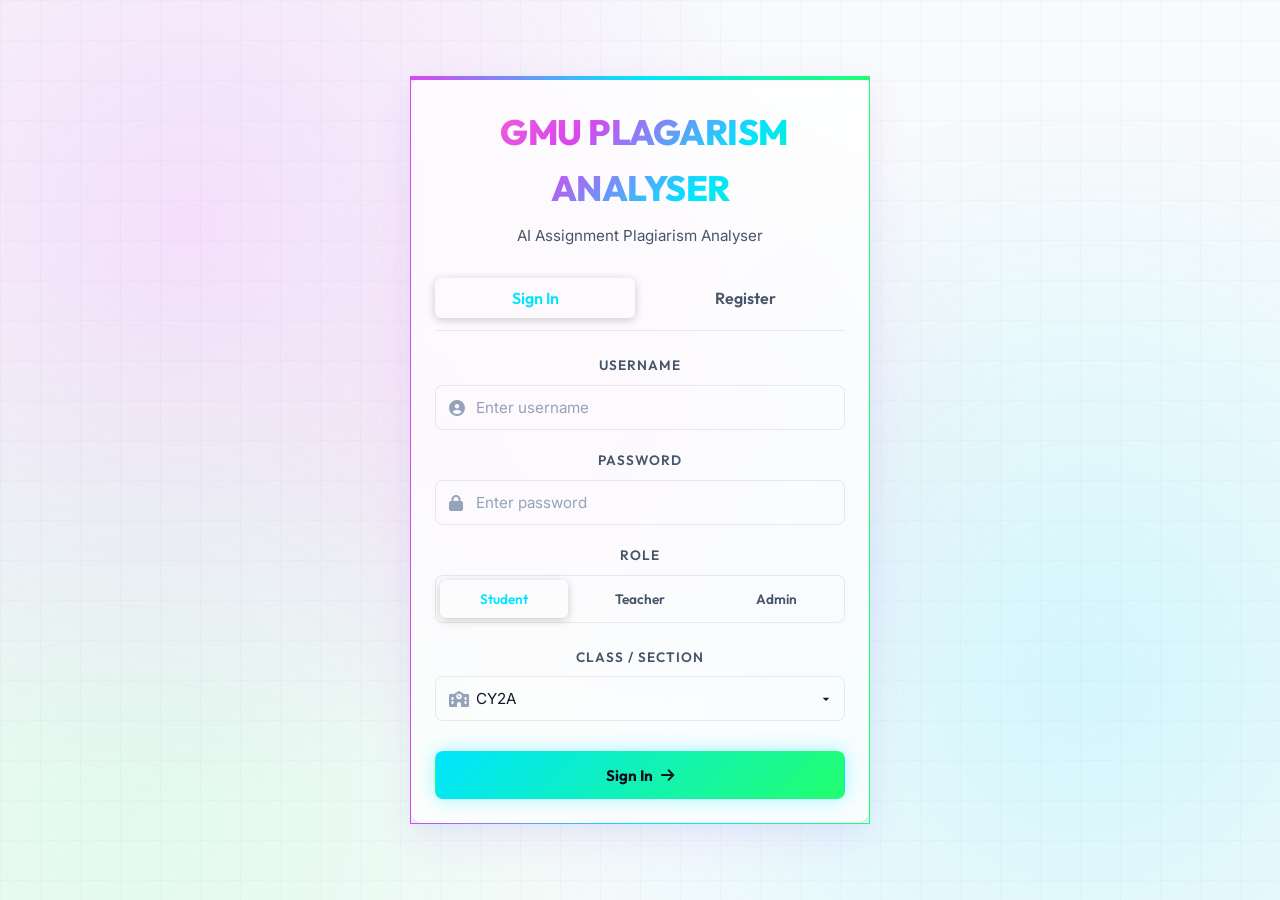
==== static/index.html @ 9be54807 "Initial commit" ====
<!DOCTYPE html>
<html lang="en">
<head>
  <meta charset="UTF-8">
  <meta name="viewport" content="width=device-width, initial-scale=1.0">
  <title>Login - AI Assignment Plagiarism Analyser</title>
  <!-- Google Fonts & FontAwesome -->
  <link rel="stylesheet" href="https://cdnjs.cloudflare.com/ajax/libs/font-awesome/6.4.0/css/all.min.css">
  <link rel="stylesheet" href="/static/css/styles.css">
</head>
<body>
  <div class="bg-grid"></div>
  
  <div class="portal-container">
    <div class="glass-card portal-card">
      <div class="portal-logo"><i class="fa-solid fa-brain-circuit" style="color: var(--accent-cyan); margin-right: 8px;"></i>GMU PLAGARISM ANALYSER</div>
      <div class="portal-subtitle">AI Assignment Plagiarism Analyser</div>
      
      <!-- Login / Register Tabs -->
      <div style="display: flex; gap: 10px; margin-bottom: 24px; border-bottom: 1px solid var(--border-glass); padding-bottom: 12px;">
        <button id="tab-login" class="role-tab active" style="flex: 1; background: none; border: none; font-size: 1rem;" onclick="switchAuthTab('login')">Sign In</button>
        <button id="tab-register" class="role-tab" style="flex: 1; background: none; border: none; font-size: 1rem;" onclick="switchAuthTab('register')">Register</button>
      </div>

      <div id="auth-alert" class="auth-alert"></div>

      <!-- Auth Form -->
      <form id="auth-form" onsubmit="handleAuthSubmit(event)">
        <!-- Full Name (Only for Register) -->
        <div class="form-group" id="group-fullname" style="display: none;">
          <label for="reg-fullname">Full Name</label>
          <div style="position: relative;">
            <i class="fa-solid fa-user" style="position: absolute; left: 14px; top: 15px; color: var(--text-muted);"></i>
            <input type="text" id="reg-fullname" class="form-control" placeholder="Enter full name" style="padding-left: 40px;">
          </div>
        </div>

        <div class="form-group">
          <label for="auth-username">Username</label>
          <div style="position: relative;">
            <i class="fa-solid fa-circle-user" style="position: absolute; left: 14px; top: 15px; color: var(--text-muted);"></i>
            <input type="text" id="auth-username" class="form-control" required placeholder="Enter username" style="padding-left: 40px;">
          </div>
        </div>

        <div class="form-group">
          <label for="auth-password">Password</label>
          <div style="position: relative;">
            <i class="fa-solid fa-lock" style="position: absolute; left: 14px; top: 15px; color: var(--text-muted);"></i>
            <input type="password" id="auth-password" class="form-control" required placeholder="Enter password" style="padding-left: 40px;">
          </div>
        </div>

        <!-- Role Select (Hidden for admin login, togglable for students/teachers) -->
        <div class="form-group" id="group-role">
          <label>Role</label>
          <div class="role-selector">
            <button type="button" id="role-student" class="role-tab active" onclick="selectRole('student')">Student</button>
            <button type="button" id="role-teacher" class="role-tab" onclick="selectRole('teacher')">Teacher</button>
            <button type="button" id="role-admin" class="role-tab" onclick="selectRole('admin')">Admin</button>
          </div>
        </div>

        <!-- Class/Section (For Students Only) -->
        <div class="form-group section-login-group active" id="group-section">
          <label for="auth-section">Class / Section</label>
          <div style="position: relative;">
            <i class="fa-solid fa-school" style="position: absolute; left: 14px; top: 15px; color: var(--text-muted);"></i>
            <select id="auth-section" class="form-control" style="padding-left: 40px;">
              <option value="CY2A">CY2A</option>
              <option value="CY2B">CY2B</option>
              <option value="IY2A">IY2A</option>
              <option value="IY2B">IY2B</option>
            </select>
          </div>
        </div>

        <button type="submit" id="btn-submit" class="btn btn-cyan" style="width: 100%; margin-top: 10px; height: 48px;">
          <span id="btn-submit-text">Sign In</span>
          <i class="fa-solid fa-arrow-right"></i>
        </button>
      </form>
    </div>
  </div>

  <script src="/static/js/app.js"></script>
  <script>
    let currentMode = "login"; // "login" or "register"
    let selectedRole = "student"; // "student", "teacher", "admin"

    // Check if user is already logged in, redirect if so
    window.onload = function() {
        const userStr = localStorage.getItem("currentUser");
        if (userStr) {
            const user = JSON.parse(userStr);
            redirectToDashboard(user.role);
        }
    }

    function switchAuthTab(mode) {
        currentMode = mode;
        const loginTab = document.getElementById("tab-login");
        const registerTab = document.getElementById("tab-register");
        const fullNameGroup = document.getElementById("group-fullname");
        const roleGroup = document.getElementById("group-role");
        const submitText = document.getElementById("btn-submit-text");
        
        // Reset inputs
        document.getElementById("auth-username").value = "";
        document.getElementById("auth-password").value = "";
        document.getElementById("reg-fullname").value = "";
        
        if (mode === "login") {
            loginTab.classList.add("active");
            registerTab.classList.remove("active");
            fullNameGroup.style.display = "none";
            roleGroup.style.display = "block";
            submitText.textContent = "Sign In";
            // Admin role allowed for login
            document.getElementById("role-admin").style.display = "block";
        } else {
            loginTab.classList.remove("active");
            registerTab.classList.add("active");
            fullNameGroup.style.display = "block";
            submitText.textContent = "Register Account";
            
            // Cannot register as admin
            if (selectedRole === "admin") {
                selectRole("student");
            }
            document.getElementById("role-admin").style.display = "none";
            roleGroup.style.display = "block";
        }
        
        const alertBox = document.getElementById("auth-alert");
        alertBox.style.display = "none";
    }

    function selectRole(role) {
        selectedRole = role;
        
        // Update active class on role buttons
        document.getElementById("role-student").classList.remove("active");
        document.getElementById("role-teacher").classList.remove("active");
        document.getElementById("role-admin").classList.remove("active");
        
        document.getElementById(`role-${role}`).classList.add("active");
        
        const sectionGroup = document.getElementById("group-section");
        if (role === "student") {
            sectionGroup.classList.add("active");
        } else {
            sectionGroup.classList.remove("active");
        }
    }

    async function handleAuthSubmit(event) {
        event.preventDefault();
        
        const username = document.getElementById("auth-username").value.trim();
        const password = document.getElementById("auth-password").value;
        const alertBox = document.getElementById("auth-alert");
        
        alertBox.style.display = "none";
        
        try {
            if (currentMode === "login") {
                // Perform Login API Call
                const formData = new FormData();
                formData.append("username", username);
                formData.append("password", password);
                
                const response = await fetch("/api/auth/login", {
                    method: "POST",
                    body: formData
                });
                
                if (!response.ok) {
                    const err = await response.json();
                    throw new Error(err.detail || "Authentication failed");
                }
                
                const result = await response.json();
                
                // Store currentUser details in localStorage
                localStorage.setItem("currentUser", JSON.stringify({
                    user_id: result.user_id,
                    username: result.username,
                    role: result.role,
                    section: result.section,
                    full_name: result.full_name
                }));
                
                // Redirect based on role
                redirectToDashboard(result.role);
                
            } else {
                // Perform Register API Call
                const fullName = document.getElementById("reg-fullname").value.trim();
                const section = document.getElementById("auth-section").value;
                
                if (!fullName) {
                    throw new Error("Full name is required");
                }
                
                const formData = new FormData();
                formData.append("username", username);
                formData.append("password", password);
                formData.append("full_name", fullName);
                formData.append("role", selectedRole);
                
                if (selectedRole === "student") {
                    formData.append("section", section);
                }
                
                const response = await fetch("/api/auth/register", {
                    method: "POST",
                    body: formData
                });
                
                if (!response.ok) {
                    const err = await response.json();
                    throw new Error(err.detail || "Registration failed");
                }
                
                alertBox.className = "auth-alert auth-alert-success";
                alertBox.textContent = "Registration successful! You can now log in.";
                alertBox.style.display = "block";
                
                // Switch back to login page
                setTimeout(() => {
                    switchAuthTab("login");
                }, 1500);
            }
        } catch (error) {
            alertBox.className = "auth-alert auth-alert-error";
            alertBox.textContent = error.message;
            alertBox.style.display = "block";
        }
    }
  </script>
</body>
</html>
---- static/css/styles.css ----
@import url('https://fonts.googleapis.com/css2?family=Inter:wght@300;400;500;600;700&family=Outfit:wght@400;500;600;700;800&display=swap');

:root {
  --bg-primary: #f8fafc;
  --bg-secondary: #ffffff;
  --bg-glass: rgba(255, 255, 255, 0.75);
  --bg-glass-hover: rgba(255, 255, 255, 0.95);
  --border-glass: rgba(0, 0, 0, 0.08);
  --border-glass-light: rgba(0, 0, 0, 0.15);
  
  --accent-cyan: #00e5ff;
  --accent-violet: #d946ef;
  --accent-blue: #3b82f6;
  --accent-green: #22ff6e;
  --accent-red: #ff3366;
  --accent-yellow: #ffe14d;
  --accent-orange: #ff8c21;
  --accent-pink: #ff6bcb;
  
  --text-primary: #0f172a;
  --text-secondary: #475569;
  --text-muted: #94a3b8;
  
  --shadow-glow-cyan: 0 0 20px rgba(0, 229, 255, 0.35);
  --shadow-glow-violet: 0 0 20px rgba(217, 70, 239, 0.35);
  --shadow-glow-green: 0 0 20px rgba(34, 255, 110, 0.35);
  --shadow-glow-red: 0 0 20px rgba(255, 51, 102, 0.35);
  --shadow-glow-orange: 0 0 20px rgba(255, 140, 33, 0.35);
  --shadow-glow-pink: 0 0 20px rgba(255, 107, 203, 0.35);
  
  --gradient-primary: linear-gradient(135deg, #d946ef, #3b82f6, #00e5ff);
  --gradient-warm: linear-gradient(135deg, #ff3366, #ff8c21, #ffe14d);
  --gradient-cool: linear-gradient(135deg, #00e5ff, #3b82f6, #d946ef);
  
  --transition-smooth: all 0.3s cubic-bezier(0.4, 0, 0.2, 1);
  --font-family-title: 'Outfit', sans-serif;
  --font-family-body: 'Inter', sans-serif;
  
  --sidebar-width: 260px;
}

/* Base Styles */
* {
  box-sizing: border-box;
  margin: 0;
  padding: 0;
}

body {
  background-color: var(--bg-primary);
  color: var(--text-primary);
  font-family: var(--font-family-body);
  min-height: 100vh;
  overflow-x: hidden;
  line-height: 1.6;
}

/* Custom Scrollbar */
::-webkit-scrollbar {
  width: 8px;
  height: 8px;
}
::-webkit-scrollbar-track {
  background: var(--bg-primary);
}
::-webkit-scrollbar-thumb {
  background: var(--border-glass-light);
  border-radius: 4px;
}
::-webkit-scrollbar-thumb:hover {
  background: var(--accent-cyan);
}

/* Dynamic background grid effect */
.bg-grid {
  position: fixed;
  top: 0;
  left: 0;
  width: 100%;
  height: 100%;
  z-index: -2;
  background: linear-gradient(135deg, #f8fafc 0%, #f1f5f9 50%, #e2e8f0 100%);
  background-image: 
    radial-gradient(circle at 15% 25%, rgba(217, 70, 239, 0.15) 0%, transparent 45%),
    radial-gradient(circle at 85% 75%, rgba(0, 229, 255, 0.15) 0%, transparent 45%),
    radial-gradient(circle at 50% 50%, rgba(255, 107, 203, 0.1) 0%, transparent 50%),
    radial-gradient(circle at 10% 90%, rgba(34, 255, 110, 0.1) 0%, transparent 40%),
    linear-gradient(rgba(0, 0, 0, 0.02) 1px, transparent 1px),
    linear-gradient(90deg, rgba(0, 0, 0, 0.02) 1px, transparent 1px);
  background-size: 100% 100%, 100% 100%, 100% 100%, 100% 100%, 40px 40px, 40px 40px;
}

/* Glassmorphism Cards */
.glass-card {
  background: var(--bg-glass);
  backdrop-filter: blur(16px);
  -webkit-backdrop-filter: blur(16px);
  border: 1px solid var(--border-glass);
  border-radius: 16px;
  padding: 24px;
  box-shadow: 0 4px 24px 0 rgba(0, 0, 0, 0.06);
  transition: var(--transition-smooth);
}
.glass-card{
  background: var(--bg-glass);
  width:100%;
  max-width:100%;
  overflow:hidden;
}
.glass-card:hover {
  border-color: var(--accent-cyan);
  transform: translateY(-2px);
  box-shadow: 0 8px 32px rgba(0, 0, 0, 0.1);
}

/* Buttons */
.btn {
  display: inline-flex;
  align-items: center;
  justify-content: center;
  gap: 8px;
  font-family: var(--font-family-title);
  font-weight: 600;
  padding: 10px 20px;
  border-radius: 8px;
  border: 1px solid transparent;
  cursor: pointer;
  transition: var(--transition-smooth);
  text-decoration: none;
  font-size: 0.95rem;
}

.btn-primary {
  background: linear-gradient(135deg, #d946ef, #3b82f6);
  color: #fff;
  box-shadow: var(--shadow-glow-violet);
}
.btn-primary:hover {
  transform: translateY(-2px);
  box-shadow: 0 0 30px rgba(217, 70, 239, 0.5);
}

.btn-cyan {
  background: linear-gradient(135deg, #00e5ff, #22ff6e);
  color: #0a0e1a;
  font-weight: 700;
  box-shadow: var(--shadow-glow-cyan);
}
.btn-cyan:hover {
  transform: translateY(-2px);
  box-shadow: 0 0 30px rgba(0, 229, 255, 0.5);
}

.btn-secondary {
  background: transparent;
  border-color: var(--border-glass-light);
  color: var(--text-primary);
}
.btn-secondary:hover {
  background: rgba(255, 255, 255, 0.05);
  border-color: var(--text-primary);
}

.btn-danger {
  background: rgba(255, 51, 102, 0.15);
  border-color: rgba(255, 51, 102, 0.3);
  color: #ff3366;
}
.btn-danger:hover {
  background: rgba(255, 51, 102, 0.35);
  color: #fff;
  box-shadow: var(--shadow-glow-red);
}

.btn-icon {
  padding: 8px;
  border-radius: 6px;
  font-size: 1rem;
}

/* Typography & Layout elements */
h1, h2, h3, h4, h5, h6 {
  font-family: var(--font-family-title);
  font-weight: 600;
  color: var(--text-primary);
}

a {
  color: var(--accent-cyan);
  text-decoration: none;
  transition: var(--transition-smooth);
}
a:hover {
  color: var(--text-primary);
  text-shadow: 0 0 8px rgba(0, 229, 255, 0.4);
}

/* Form inputs */
.form-group {
  margin-bottom: 20px;
}
.form-group label {
  display: block;
  font-family: var(--font-family-title);
  font-size: 0.85rem;
  font-weight: 600;
  text-transform: uppercase;
  letter-spacing: 1px;
  color: var(--text-secondary);
  margin-bottom: 8px;
}
.form-control {
  width: 100%;
  background: rgba(255, 255, 255, 0.04);
  border: 1px solid var(--border-glass);
  border-radius: 8px;
  padding: 12px 16px;
  color: var(--text-primary);
  font-family: var(--font-family-body);
  font-size: 0.95rem;
  transition: var(--transition-smooth);
}
.form-control:focus {
  outline: none;
  background: rgba(255, 255, 255, 0.08);
  border-color: var(--accent-cyan);
  box-shadow: var(--shadow-glow-cyan);
}
.form-control::placeholder {
  color: var(--text-muted);
}
select.form-control {
  appearance: none;
  background-image: url("data:image/svg+xml;utf8,<svg fill='%230f172a' height='24' viewBox='0 0 24 24' width='24' xmlns='http://www.w3.org/2000/svg'><path d='M7 10l5 5 5-5z'/><path d='M0 0h24v24H0z' fill='none'/></svg>");
  background-repeat: no-repeat;
  background-position: right 10px center;
  background-size: 16px;
  padding-right: 32px;
}

/* ==================== PORTAL LANDING STYLE ==================== */
.portal-container {
  display: flex;
  align-items: center;
  justify-content: center;
  min-height: 100vh;
  padding: 40px 20px;
}

.portal-card {
  width: 100%;
  max-width: 460px;
  text-align: center;
  border-top: 4px solid transparent;
  border-image: linear-gradient(90deg, #d946ef, #00e5ff, #22ff6e) 1;
  box-shadow: 0 15px 40px rgba(217, 70, 239, 0.1), 0 5px 20px rgba(0, 229, 255, 0.08);
}

.portal-logo {
  font-family: var(--font-family-title);
  font-size: 2.2rem;
  font-weight: 800;
  background: linear-gradient(135deg, #ff6bcb, #d946ef, #00e5ff, #22ff6e);
  -webkit-background-clip: text;
  background-clip: text;
  -webkit-text-fill-color: transparent;
  margin-bottom: 8px;
  letter-spacing: -0.5px;
}

.portal-subtitle {
  color: var(--text-secondary);
  font-size: 0.95rem;
  margin-bottom: 30px;
}

.role-selector {
  display: grid;
  grid-template-columns: repeat(3, 1fr);
  gap: 8px;
  background: rgba(255, 255, 255, 0.03);
  padding: 4px;
  border-radius: 8px;
  border: 1px solid var(--border-glass);
  margin-bottom: 24px;
}

.role-tab {
  padding: 10px;
  border-radius: 6px;
  background: transparent;
  border: none;
  color: var(--text-secondary);
  font-family: var(--font-family-title);
  font-weight: 600;
  font-size: 0.85rem;
  cursor: pointer;
  transition: var(--transition-smooth);
}
.role-tab.active {
  background: rgba(255, 255, 255, 0.08);
  color: var(--accent-cyan);
  box-shadow: 0 2px 10px rgba(0, 0, 0, 0.2);
}

/* ==================== DASHBOARD LAYOUT ==================== */
.dashboard-wrapper {
  display: block;
  min-height: 100vh;
}

/* Sidebar navigation */
.sidebar {
  width: var(--sidebar-width);
  background: var(--bg-secondary);
  border-right: 1px solid var(--border-glass);
  display: flex;
  flex-direction: column;
  position: fixed;
  height: 100vh;
  z-index: 100;
}

.sidebar-brand {
  padding: 24px;
  display: flex;
  align-items: center;
  gap: 12px;
  border-bottom: 1px solid var(--border-glass);
}
.sidebar-logo {
  font-family: var(--font-family-title);
  font-weight: 800;
  font-size: 1.25rem;
  background: linear-gradient(135deg, #ff6bcb, #00e5ff);
  -webkit-background-clip: text;
  background-clip: text;
  -webkit-text-fill-color: transparent;
}

.sidebar-menu {
  list-style: none;
  padding: 20px 12px;
  flex-grow: 1;
}

.sidebar-item {
  margin-bottom: 6px;
}

.sidebar-link {
  display: flex;
  align-items: center;
  gap: 12px;
  padding: 12px 16px;
  color: var(--text-secondary);
  border-radius: 8px;
  font-family: var(--font-family-title);
  font-weight: 500;
  transition: var(--transition-smooth);
}
.sidebar-link:hover, .sidebar-link.active {
  background: rgba(0, 0, 0, 0.04);
  color: var(--text-primary);
}
.sidebar-link.active {
  border-left: 3px solid var(--accent-cyan);
  border-radius: 0 8px 8px 0;
  color: var(--accent-cyan);
}

.sidebar-user {
  padding: 20px;
  border-top: 1px solid var(--border-glass);
  display: flex;
  flex-direction: column;
  gap: 12px;
}

.user-profile-info {
  display: flex;
  align-items: center;
  gap: 12px;
}

.user-avatar {
  width: 40px;
  height: 40px;
  border-radius: 50%;
  background: linear-gradient(135deg, var(--accent-cyan), var(--accent-violet));
  display: flex;
  align-items: center;
  justify-content: center;
  font-weight: 700;
  color: #000;
  font-size: 1.1rem;
}

.user-details {
  display: flex;
  flex-direction: column;
}
.user-name {
  font-size: 0.9rem;
  font-weight: 600;
  color: var(--text-primary);
  white-space: nowrap;
  overflow: hidden;
  text-overflow: ellipsis;
  max-width: 140px;
}
.user-role {
  font-size: 0.75rem;
  color: var(--text-secondary);
  text-transform: uppercase;
  letter-spacing: 0.5px;
}

/* Main Content Area */
.main-content {
  margin-left: var(--sidebar-width);
  width: calc(100% - var(--sidebar-width));
  padding: 40px;
  min-height: 100vh;
}

/* Header/TopBar */
.content-header {
  display: flex;
  justify-content: space-between;
  align-items: center;
  margin-bottom: 32px;
}
.content-header h1 {
  font-size: 1.8rem;
  font-weight: 700;
  letter-spacing: -0.5px;
}

/* Metrics Row */
.metrics-grid {
  display: grid;
  grid-template-columns: repeat(auto-fit, minmax(220px, 1fr));
  gap: 20px;
  margin-bottom: 32px;
}

.metric-card {
  display: flex;
  align-items: center;
  justify-content: space-between;
}
.metric-info h3 {
  font-size: 0.8rem;
  text-transform: uppercase;
  color: var(--text-secondary);
  letter-spacing: 1px;
  margin-bottom: 4px;
}
.metric-value {
  font-size: 1.8rem;
  font-weight: 800;
  font-family: var(--font-family-title);
}
.metric-icon {
  width: 48px;
  height: 48px;
  border-radius: 12px;
  display: flex;
  align-items: center;
  justify-content: center;
  font-size: 1.25rem;
}
.metric-cyan .metric-icon { background: rgba(0, 229, 255, 0.15); color: var(--accent-cyan); box-shadow: 0 0 12px rgba(0, 229, 255, 0.2); }
.metric-violet .metric-icon { background: rgba(217, 70, 239, 0.15); color: var(--accent-violet); box-shadow: 0 0 12px rgba(217, 70, 239, 0.2); }
.metric-green .metric-icon { background: rgba(34, 255, 110, 0.15); color: var(--accent-green); box-shadow: 0 0 12px rgba(34, 255, 110, 0.2); }
.metric-red .metric-icon { background: rgba(255, 51, 102, 0.15); color: var(--accent-red); box-shadow: 0 0 12px rgba(255, 51, 102, 0.2); }
.metric-orange .metric-icon { background: rgba(255, 140, 33, 0.15); color: var(--accent-orange); box-shadow: 0 0 12px rgba(255, 140, 33, 0.2); }

/* Tables styling */
.table-responsive {
  width: 100%;
  overflow-x: auto;
  border-radius: 12px;
  border: 1px solid var(--border-glass);
}
.custom-table {
  width: 100%;
  border-collapse: collapse;
  text-align: left;
  font-size: 0.9rem;
}
.custom-table th {
  background: rgba(0, 0, 0, 0.02);
  color: var(--text-secondary);
  font-family: var(--font-family-title);
  font-weight: 600;
  padding: 16px;
  border-bottom: 1px solid var(--border-glass);
}
.custom-table td {
  padding: 16px;
  border-bottom: 1px solid var(--border-glass);
  color: var(--text-primary);
  vertical-align: middle;
}
.custom-table tr:last-child td {
  border-bottom: none;
}
.custom-table tr:hover td {
  background: rgba(0, 0, 0, 0.01);
}

/* Badges */
.badge {
  display: inline-flex;
  align-items: center;
  padding: 4px 10px;
  border-radius: 50px;
  font-size: 0.75rem;
  font-weight: 600;
  text-transform: uppercase;
}
.badge-cyan { background: rgba(0, 229, 255, 0.15); color: var(--accent-cyan); border: 1px solid rgba(0, 229, 255, 0.3); }
.badge-violet { background: rgba(217, 70, 239, 0.15); color: var(--accent-violet); border: 1px solid rgba(217, 70, 239, 0.3); }
.badge-green { background: rgba(34, 255, 110, 0.15); color: var(--accent-green); border: 1px solid rgba(34, 255, 110, 0.3); }
.badge-red { background: rgba(255, 51, 102, 0.15); color: var(--accent-red); border: 1px solid rgba(255, 51, 102, 0.3); }
.badge-yellow { background: rgba(255, 225, 77, 0.15); color: var(--accent-yellow); border: 1px solid rgba(255, 225, 77, 0.3); }
.badge-orange { background: rgba(255, 140, 33, 0.15); color: var(--accent-orange); border: 1px solid rgba(255, 140, 33, 0.3); }

/* Section layouts */
.dashboard-grid {
  display: grid;
  grid-template-columns: minmax(0,2fr) minmax(280px,1fr);
  gap: 20px;
  width: 100%;
}
@media (max-width: 1024px) {
  .dashboard-grid {
    grid-template-columns: 1fr;
  }
}

/* ==================== DRAG & DROP UPLOAD ==================== */
.upload-zone {
  border: 2px dashed var(--border-glass-light);
  border-radius: 12px;
  padding: 40px 20px;
  text-align: center;
  cursor: pointer;
  background: rgba(0, 0, 0, 0.01);
  transition: var(--transition-smooth);
  position: relative;
  overflow: hidden;
  display: flex;
  flex-direction: column;
  align-items: center;
  gap: 12px;
}
.upload-zone:hover, .upload-zone.dragging {
  border-color: var(--accent-cyan);
  background: rgba(0, 229, 255, 0.05);
  box-shadow: 0 0 20px rgba(0, 229, 255, 0.1);
}

.upload-icon {
  font-size: 2.8rem;
  color: var(--text-secondary);
  transition: var(--transition-smooth);
}
.upload-zone:hover .upload-icon {
  color: var(--accent-cyan);
  transform: translateY(-6px);
  filter: drop-shadow(0 0 8px rgba(0, 229, 255, 0.5));
}

.upload-text {
  font-weight: 500;
  font-size: 0.95rem;
}
.upload-text span {
  color: var(--accent-cyan);
  font-weight: 700;
  text-shadow: 0 0 8px rgba(0, 229, 255, 0.4);
}
.upload-hint {
  font-size: 0.75rem;
  color: var(--text-muted);
}
.file-input {
  position: absolute;
  top: 0;
  left: 0;
  width: 100%;
  height: 100%;
  opacity: 0;
  cursor: pointer;
}

/* Selected File Preview */
.selected-file-preview {
  margin-top: 20px;
  padding: 16px;
  background: rgba(0, 0, 0, 0.03);
  border: 1px solid var(--border-glass);
  border-radius: 8px;
  display: flex;
  align-items: center;
  justify-content: space-between;
  animation: fadeIn 0.3s ease;
}
.file-info-box {
  display: flex;
  align-items: center;
  gap: 12px;
}
.file-type-icon {
  font-size: 1.5rem;
  color: var(--accent-cyan);
}
.file-details-name {
  font-size: 0.9rem;
  font-weight: 600;
}
.file-details-size {
  font-size: 0.75rem;
  color: var(--text-secondary);
}

/* ==================== PLAGIARISM METRICS VIEW ==================== */
.plagiarism-summary-card {
  display: flex;
  align-items: center;
  justify-content: space-around;
  padding: 24px;
  margin-bottom: 24px;
  background: rgba(255, 255, 255, 0.02);
  border-radius: 12px;
}

.circular-progress {
  position: relative;
  width: 110px;
  height: 110px;
  border-radius: 50%;
  background: conic-gradient(var(--accent-color, var(--accent-cyan)) 0deg, rgba(255, 255, 255, 0.05) 0deg);
  display: flex;
  align-items: center;
  justify-content: center;
  transition: var(--transition-smooth);
}
.circular-progress::before {
  content: "";
  position: absolute;
  width: 90px;
  height: 90px;
  border-radius: 50%;
  background: var(--bg-secondary);
}
.progress-value {
  position: relative;
  font-family: var(--font-family-title);
  font-size: 1.5rem;
  font-weight: 800;
  color: var(--text-primary);
}
.progress-label {
  text-align: center;
  font-family: var(--font-family-title);
}
.progress-label span {
  display: block;
  font-size: 0.75rem;
  color: var(--text-secondary);
  text-transform: uppercase;
  letter-spacing: 0.5px;
  margin-top: 6px;
}

/* Plagiarism highlighting */
.doc-viewer-grid {
  display: grid;
  grid-template-columns: 1fr;
  gap: 20px;
  margin-top: 20px;
}
.doc-panel {
  background: rgba(0, 0, 0, 0.02);
  border: 1px solid var(--border-glass);
  border-radius: 8px;
  padding: 20px;
  max-height: 400px;
  overflow-y: auto;
  font-family: 'Courier New', Courier, monospace;
  font-size: 0.95rem;
  white-space: pre-wrap;
  color: var(--text-primary);
}

.highlight-peer {
  background-color: rgba(138, 43, 226, 0.25);
  border-bottom: 2px solid var(--accent-violet);
  color: #fff;
  cursor: pointer;
  position: relative;
}
.highlight-peer:hover::after {
  content: "Matched with Peer (" attr(data-source) ")";
  position: absolute;
  bottom: 100%;
  left: 50%;
  transform: translateX(-50%);
  background: #000;
  color: #fff;
  font-family: var(--font-family-body);
  font-size: 0.75rem;
  padding: 4px 8px;
  border-radius: 4px;
  white-space: nowrap;
  z-index: 10;
}

.highlight-internet {
  background-color: rgba(0, 242, 254, 0.15);
  border-bottom: 2px solid var(--accent-cyan);
  color: #fff;
  cursor: pointer;
  position: relative;
}
.highlight-internet:hover::after {
  content: "Matched with Internet (" attr(data-source) ")";
  position: absolute;
  bottom: 100%;
  left: 50%;
  transform: translateX(-50%);
  background: #000;
  color: #fff;
  font-family: var(--font-family-body);
  font-size: 0.75rem;
  padding: 4px 8px;
  border-radius: 4px;
  white-space: nowrap;
  z-index: 10;
}

/* ==================== IMMERSIVE SCAN MODAL ==================== */
.modal-overlay {
  position: fixed;
  top: 0;
  left: 0;
  width: 100%;
  height: 100%;
  background: rgba(0, 0, 0, 0.85);
  backdrop-filter: blur(8px);
  z-index: 1000;
  display: flex;
  align-items: center;
  justify-content: center;
  opacity: 0;
  pointer-events: none;
  transition: var(--transition-smooth);
}
.modal-overlay.active {
  opacity: 1;
  pointer-events: auto;
}

.modal-content {
  background: var(--bg-secondary);
  border: 1px solid var(--border-glass-light);
  box-shadow: 0 20px 50px rgba(0, 0, 0, 0.6);
  border-radius: 16px;
  width: 90%;
  max-width: 750px;
  max-height: 85vh;
  overflow-y: auto;
  transform: scale(0.95);
  transition: var(--transition-smooth);
}
.modal-overlay.active .modal-content {
  transform: scale(1);
}

.modal-header {
  padding: 20px 24px;
  border-bottom: 1px solid var(--border-glass);
  display: flex;
  justify-content: space-between;
  align-items: center;
}
.modal-close {
  background: transparent;
  border: none;
  color: var(--text-secondary);
  font-size: 1.25rem;
  cursor: pointer;
  transition: var(--transition-smooth);
}
.modal-close:hover {
  color: #fff;
}
.modal-body {
  padding: 24px;
}

/* Scanning Animation Box */
.scan-animation-container {
  display: flex;
  flex-direction: column;
  align-items: center;
  padding: 40px 20px;
  text-align: center;
}

.scan-radar {
  width: 120px;
  height: 120px;
  border-radius: 50%;
  border: 2px solid rgba(0, 242, 254, 0.15);
  position: relative;
  margin-bottom: 30px;
  display: flex;
  align-items: center;
  justify-content: center;
}
.scan-radar::before {
  content: "";
  position: absolute;
  width: 100%;
  height: 100%;
  border-radius: 50%;
  border: 2px solid var(--accent-cyan);
  border-left-color: transparent;
  border-bottom-color: transparent;
  animation: spin 1.5s linear infinite;
}
.scan-radar-inner {
  font-size: 2.2rem;
  color: var(--accent-cyan);
  animation: pulse 1.5s ease-in-out infinite;
}

.scan-log {
  width: 100%;
  max-width: 500px;
  background: #f8fafc;
  border: 1px solid var(--border-glass);
  border-radius: 8px;
  padding: 16px;
  font-family: 'Courier New', Courier, monospace;
  font-size: 0.85rem;
  text-align: left;
  color: #10b981;
  height: 160px;
  overflow-y: auto;
  box-shadow: inset 0 0 10px rgba(0, 0, 0, 0.05);
}
.scan-log-line {
  margin-bottom: 6px;
  white-space: nowrap;
  overflow: hidden;
  animation: typing 0.5s steps(30, end);
}

/* Animations */
@keyframes spin {
  0% { transform: rotate(0deg); }
  100% { transform: rotate(360deg); }
}
@keyframes pulse {
  0%, 100% { opacity: 0.4; transform: scale(0.9); }
  50% { opacity: 1; transform: scale(1.1); }
}
@keyframes fadeIn {
  from { opacity: 0; transform: translateY(5px); }
  to { opacity: 1; transform: translateY(0); }
}
@keyframes typing {
  from { width: 0 }
  to { width: 100% }
}

/* Charts Grid */
.charts-grid {
  display: grid;
  grid-template-columns: 1fr 1fr;
  gap: 20px;
  margin-bottom: 24px;
}
@media (max-width: 768px) {
  .charts-grid {
    grid-template-columns: 1fr;
  }
}
.chart-container {
  height: 240px;
  position: relative;
}

/* Login section selection wrapper */
.section-login-group {
  max-height: 0;
  overflow: hidden;
  transition: max-height 0.4s ease-out;
}
.section-login-group.active {
  max-height: 100px;
}

.auth-alert {
  padding: 12px;
  border-radius: 6px;
  font-size: 0.85rem;
  font-weight: 500;
  margin-bottom: 16px;
  display: none;
  animation: fadeIn 0.3s ease;
}
.auth-alert-error {
  background: rgba(255, 51, 102, 0.15);
  color: #ff3366;
  border: 1px solid rgba(255, 51, 102, 0.3);
}
.auth-alert-success {
  background: rgba(34, 255, 110, 0.15);
  color: #22ff6e;
  border: 1px solid rgba(34, 255, 110, 0.3);
}

/* Section selector pills for Teacher dashboard */
.section-filter-bar {
  display: flex;
  gap: 10px;
  margin-bottom: 24px;
  flex-wrap: wrap;
}
.section-pill {
  padding: 8px 16px;
  border-radius: 50px;
  background: rgba(255, 255, 255, 0.03);
  border: 1px solid var(--border-glass);
  font-family: var(--font-family-title);
  font-weight: 600;
  font-size: 0.85rem;
  color: var(--text-secondary);
  cursor: pointer;
  transition: var(--transition-smooth);
}
.section-pill:hover, .section-pill.active {
  background: rgba(0, 0, 0, 0.04);
  color: var(--accent-cyan);
  border-color: var(--accent-cyan);
  box-shadow: var(--shadow-glow-cyan);
}
@media (max-width:1400px){

.dashboard-grid{
    grid-template-columns:1fr;
}

.main-content{
    padding:20px;
}

.sidebar{
    width:220px;
}

.main-content{
    margin-left:220px;
    width:calc(100% - 220px);
}

}
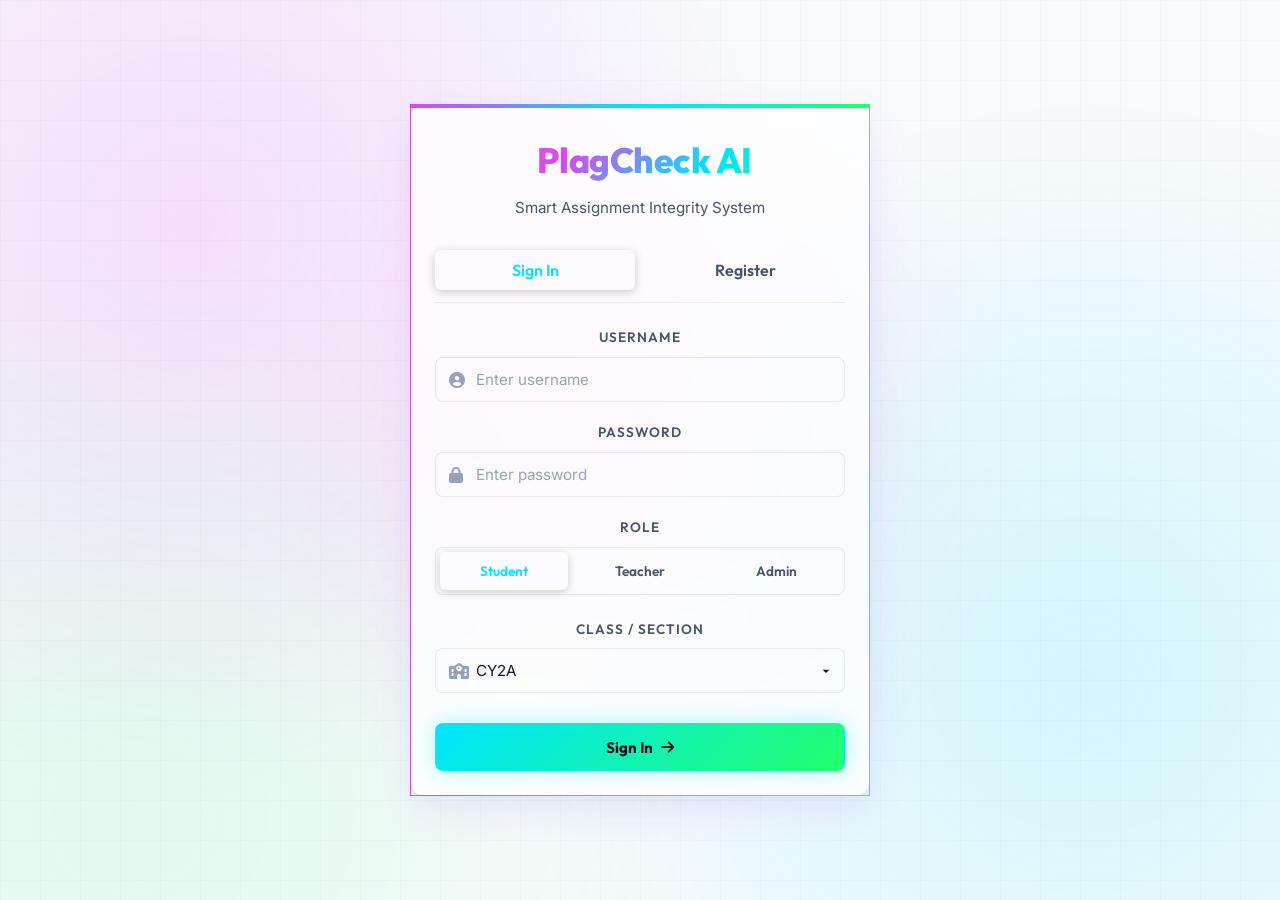
==== commit 39e443a8: "Migrate to MongoDB Atlas, update UI branding, add Vercel config" ====
--- a/static/index.html
+++ b/static/index.html
@@ -3,7 +3,7 @@
 <head>
   <meta charset="UTF-8">
   <meta name="viewport" content="width=device-width, initial-scale=1.0">
-  <title>Login - AI Assignment Plagiarism Analyser</title>
+  <title>Login - PlagCheck AI</title>
   <!-- Google Fonts & FontAwesome -->
   <link rel="stylesheet" href="https://cdnjs.cloudflare.com/ajax/libs/font-awesome/6.4.0/css/all.min.css">
   <link rel="stylesheet" href="/static/css/styles.css">
@@ -13,8 +13,8 @@
   
   <div class="portal-container">
     <div class="glass-card portal-card">
-      <div class="portal-logo"><i class="fa-solid fa-brain-circuit" style="color: var(--accent-cyan); margin-right: 8px;"></i>GMU PLAGARISM ANALYSER</div>
-      <div class="portal-subtitle">AI Assignment Plagiarism Analyser</div>
+      <div class="portal-logo"><i class="fa-solid fa-brain-circuit" style="color: var(--accent-cyan); margin-right: 8px;"></i>PlagCheck AI</div>
+      <div class="portal-subtitle">Smart Assignment Integrity System</div>
       
       <!-- Login / Register Tabs -->
       <div style="display: flex; gap: 10px; margin-bottom: 24px; border-bottom: 1px solid var(--border-glass); padding-bottom: 12px;">
--- a/static/css/styles.css
+++ b/static/css/styles.css
@@ -419,7 +419,8 @@
 /* Main Content Area */
 .main-content {
   margin-left: var(--sidebar-width);
-  width: calc(100% - var(--sidebar-width));
+  flex: 1;
+  min-width: 0;
   padding: 40px;
   min-height: 100vh;
 }
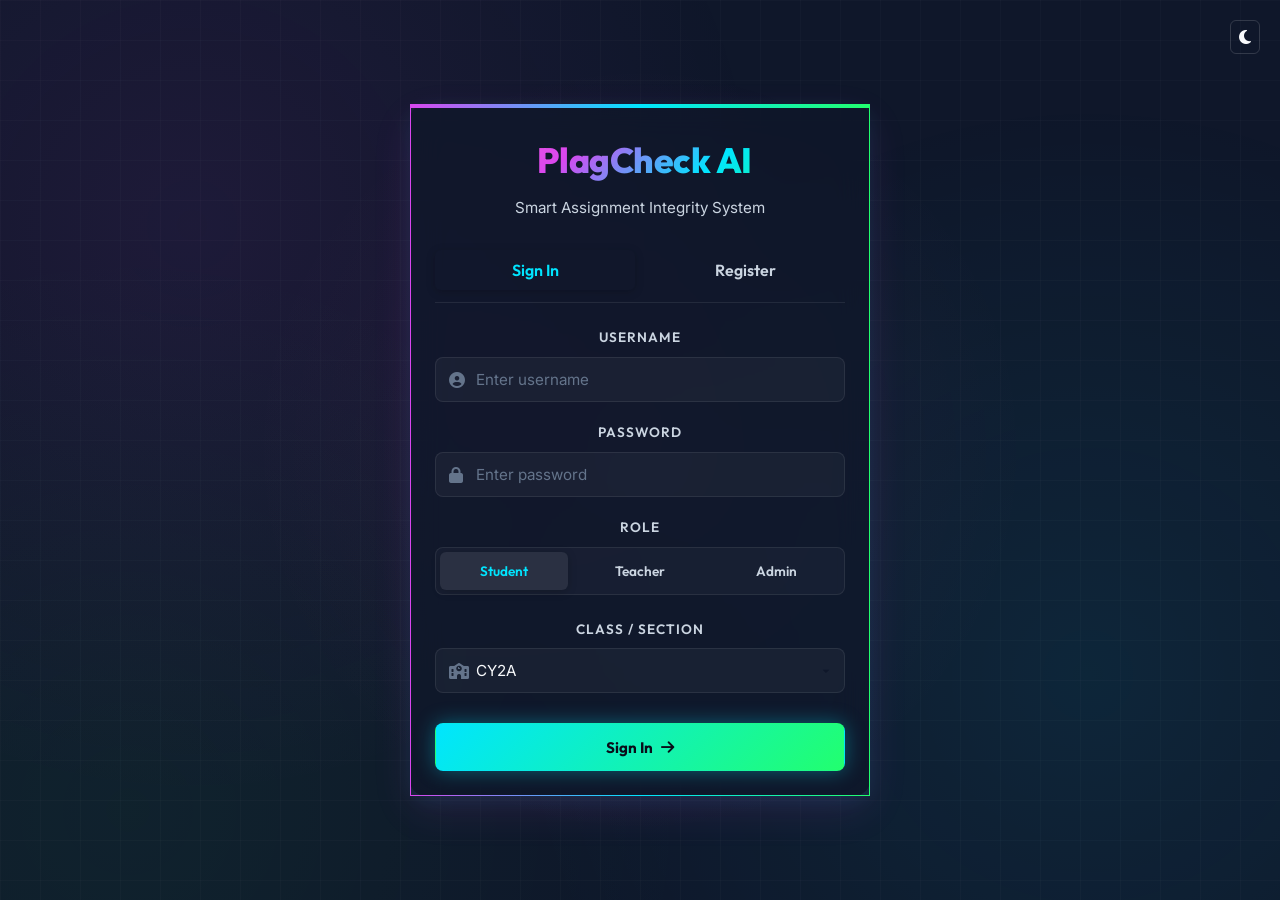
==== commit a0c22d77: "Add dark/light theme toggle and include easyocr in requirements" ====
--- a/static/index.html
+++ b/static/index.html
@@ -10,6 +10,9 @@
 </head>
 <body>
   <div class="bg-grid"></div>
+  <button class="btn btn-secondary btn-icon" onclick="toggleTheme()" style="position: absolute; top: 20px; right: 20px; z-index: 100;" title="Toggle Theme">
+    <i id="theme-toggle-icon" class="fa-solid fa-sun"></i>
+  </button>
   
   <div class="portal-container">
     <div class="glass-card portal-card">
--- a/static/css/styles.css
+++ b/static/css/styles.css
@@ -37,6 +37,33 @@
   --font-family-body: 'Inter', sans-serif;
   
   --sidebar-width: 260px;
+  
+  /* Grid Background Variables */
+  --grid-bg-start: #f8fafc;
+  --grid-bg-mid: #f1f5f9;
+  --grid-bg-end: #e2e8f0;
+  --grid-line: rgba(0, 0, 0, 0.02);
+  --grid-glow-opacity: 1;
+}
+
+/* Dark Mode Variables */
+:root[data-theme="dark"] {
+  --bg-primary: #0f172a;
+  --bg-secondary: #1e293b;
+  --bg-glass: rgba(15, 23, 42, 0.75);
+  --bg-glass-hover: rgba(15, 23, 42, 0.95);
+  --border-glass: rgba(255, 255, 255, 0.08);
+  --border-glass-light: rgba(255, 255, 255, 0.15);
+  
+  --text-primary: #f8fafc;
+  --text-secondary: #cbd5e1;
+  --text-muted: #64748b;
+  
+  --grid-bg-start: #0f172a;
+  --grid-bg-mid: #141e33;
+  --grid-bg-end: #1e293b;
+  --grid-line: rgba(255, 255, 255, 0.02);
+  --grid-glow-opacity: 0.5;
 }
 
 /* Base Styles */
@@ -79,14 +106,14 @@
   width: 100%;
   height: 100%;
   z-index: -2;
-  background: linear-gradient(135deg, #f8fafc 0%, #f1f5f9 50%, #e2e8f0 100%);
+  background: linear-gradient(135deg, var(--grid-bg-start) 0%, var(--grid-bg-mid) 50%, var(--grid-bg-end) 100%);
   background-image: 
-    radial-gradient(circle at 15% 25%, rgba(217, 70, 239, 0.15) 0%, transparent 45%),
-    radial-gradient(circle at 85% 75%, rgba(0, 229, 255, 0.15) 0%, transparent 45%),
-    radial-gradient(circle at 50% 50%, rgba(255, 107, 203, 0.1) 0%, transparent 50%),
-    radial-gradient(circle at 10% 90%, rgba(34, 255, 110, 0.1) 0%, transparent 40%),
-    linear-gradient(rgba(0, 0, 0, 0.02) 1px, transparent 1px),
-    linear-gradient(90deg, rgba(0, 0, 0, 0.02) 1px, transparent 1px);
+    radial-gradient(circle at 15% 25%, rgba(217, 70, 239, calc(0.15 * var(--grid-glow-opacity))) 0%, transparent 45%),
+    radial-gradient(circle at 85% 75%, rgba(0, 229, 255, calc(0.15 * var(--grid-glow-opacity))) 0%, transparent 45%),
+    radial-gradient(circle at 50% 50%, rgba(255, 107, 203, calc(0.1 * var(--grid-glow-opacity))) 0%, transparent 50%),
+    radial-gradient(circle at 10% 90%, rgba(34, 255, 110, calc(0.1 * var(--grid-glow-opacity))) 0%, transparent 40%),
+    linear-gradient(var(--grid-line) 1px, transparent 1px),
+    linear-gradient(90deg, var(--grid-line) 1px, transparent 1px);
   background-size: 100% 100%, 100% 100%, 100% 100%, 100% 100%, 40px 40px, 40px 40px;
 }
 
